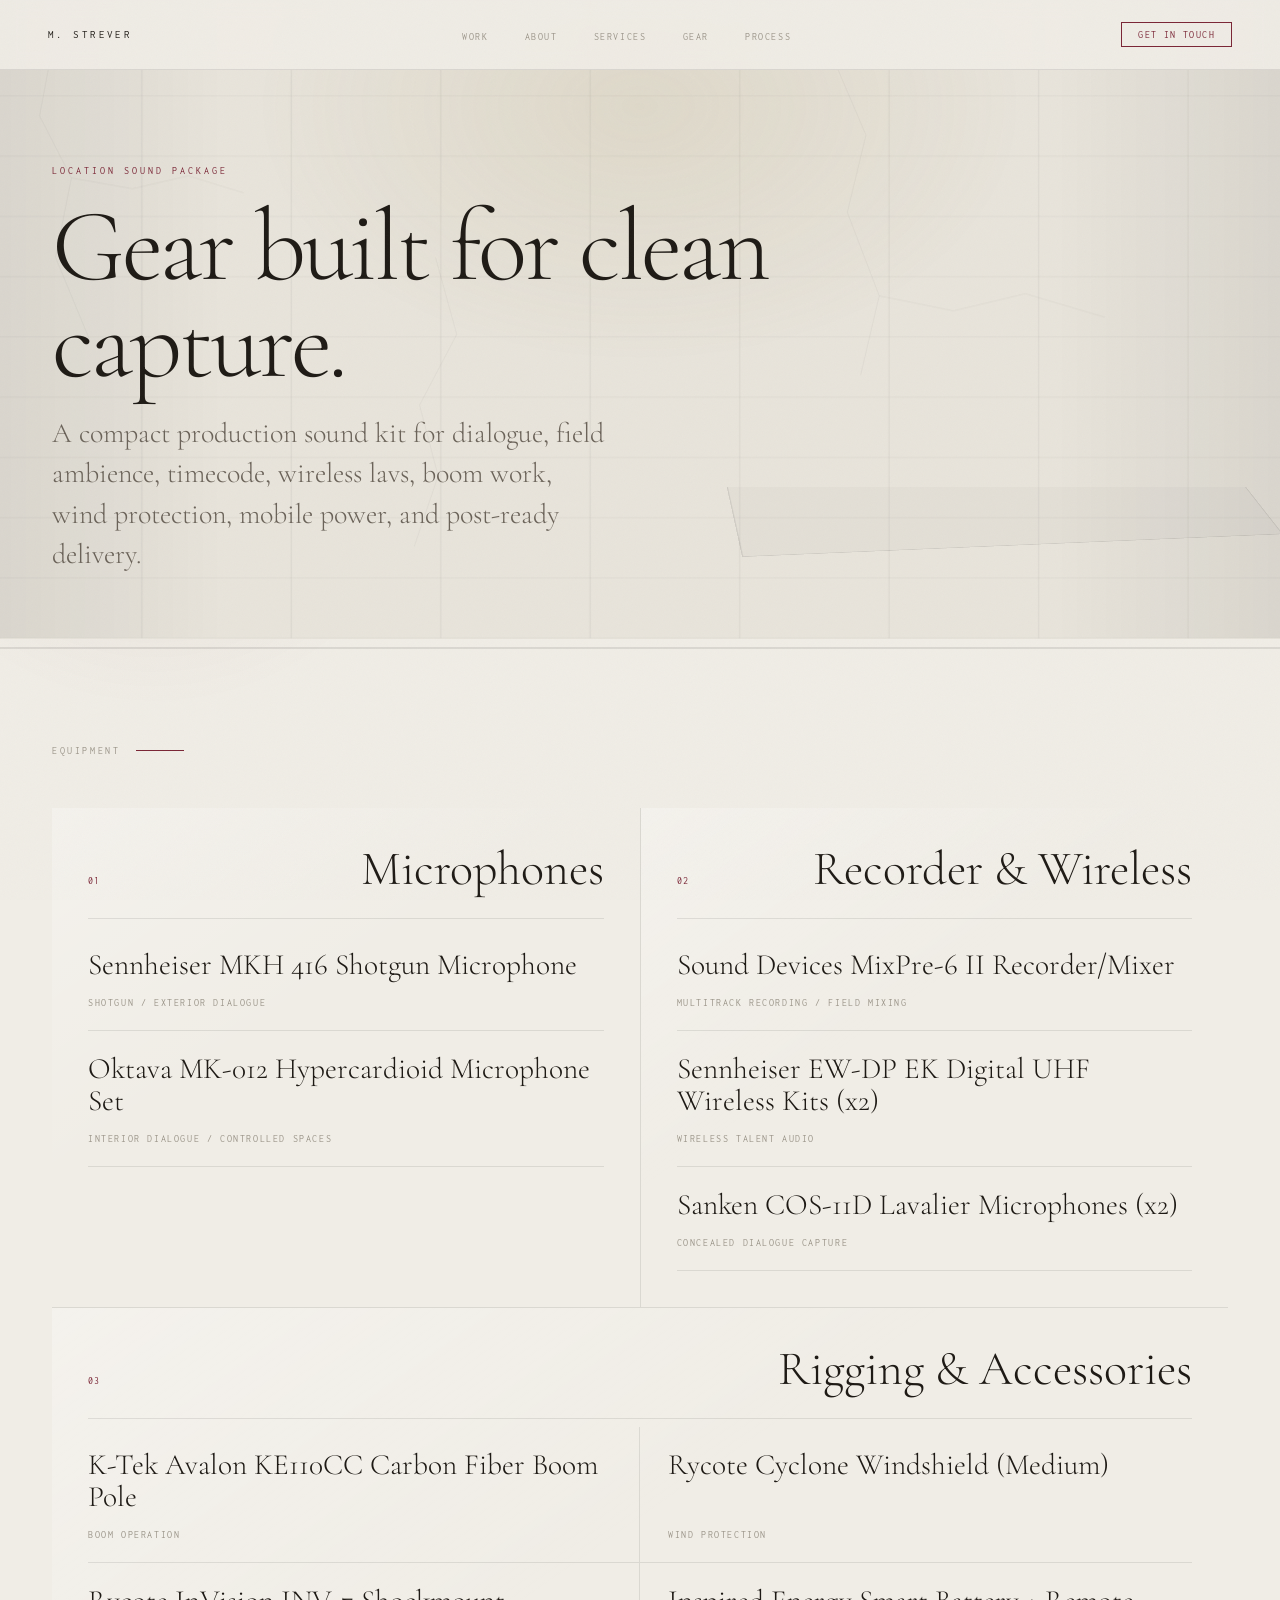
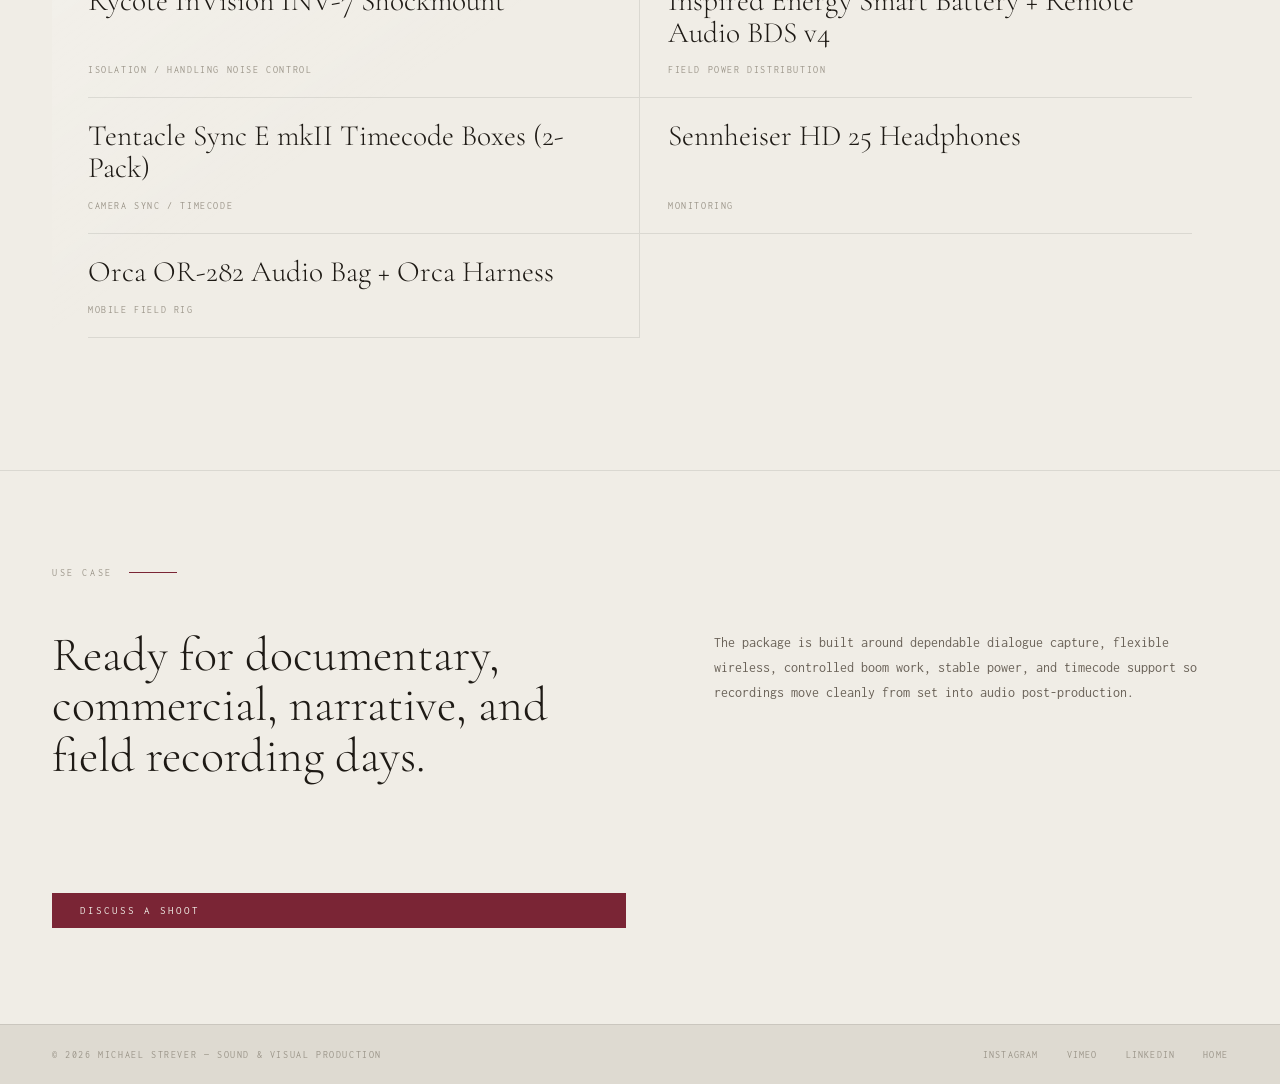
==== gear.html @ d83a60a0 "Add dedicated gear page Co-authored-by: mstrever24 <mstrever24@users.noreply.github.com>" ====
<!doctype html>
<html lang="en">
  <head>
    <meta charset="utf-8">
    <meta name="viewport" content="width=device-width, initial-scale=1">
    <meta
      name="description"
      content="Michael Strever location sound gear package: microphones, recorder, wireless, timecode, boom, wind protection, power, and field accessories."
    >
    <title>Michael Strever &mdash; Gear</title>
    <link rel="preconnect" href="https://fonts.googleapis.com">
    <link rel="preconnect" href="https://fonts.gstatic.com" crossorigin>
    <link
      href="https://fonts.googleapis.com/css2?family=Cormorant+Garamond:ital,wght@0,300;0,400;0,500;0,600;1,300;1,400&family=Inconsolata:wght@300;400;500&display=swap"
      rel="stylesheet"
    >
    <link rel="stylesheet" href="styles.css">
  </head>
  <body>
    <nav class="nav" aria-label="Primary navigation">
      <a class="nav-logo" href="index.html#home">M. Strever</a>
      <ul class="nav-links">
        <li><a href="index.html#work">Work</a></li>
        <li><a href="index.html#about">About</a></li>
        <li><a href="index.html#services">Services</a></li>
        <li><a href="gear.html" aria-current="page">Gear</a></li>
        <li><a href="index.html#process">Process</a></li>
      </ul>
      <a href="index.html#contact" class="nav-contact">Get in touch</a>
    </nav>

    <main class="gear-page">
      <section class="gear-hero">
        <div class="gear-hero__surface" aria-hidden="true">
          <svg class="gear-cracks" viewBox="0 0 1200 520" xmlns="http://www.w3.org/2000/svg" preserveAspectRatio="none">
            <path d="M140 0 L158 52 L148 118 L172 176 L160 250 L186 328" />
            <path d="M172 176 L218 186 L260 174 L302 190" />
            <path d="M760 0 L748 72 L770 136 L756 208 L780 286 L766 360" />
            <path d="M780 286 L836 300 L890 284 L950 306" />
            <path d="M430 520 L448 454 L434 388 L462 322 L446 250" />
          </svg>
        </div>
        <div class="gear-hero__content reveal">
          <p class="hero-eyebrow">Location sound package</p>
          <h1 class="gear-title">Gear built for clean capture.</h1>
          <p class="gear-intro">
            A compact production sound kit for dialogue, field ambience,
            timecode, wireless lavs, boom work, wind protection, mobile power,
            and post-ready delivery.
          </p>
        </div>
      </section>

      <section class="gear-section">
        <div class="section-label">Equipment</div>
        <div class="gear-grid reveal">
          <article class="gear-category">
            <div class="gear-category__header">
              <span>01</span>
              <h2>Microphones</h2>
            </div>
            <ul class="gear-list">
              <li>
                <span>Sennheiser MKH 416 Shotgun Microphone</span>
                <em>Shotgun / exterior dialogue</em>
              </li>
              <li>
                <span>Oktava MK-012 Hypercardioid Microphone Set</span>
                <em>Interior dialogue / controlled spaces</em>
              </li>
            </ul>
          </article>

          <article class="gear-category">
            <div class="gear-category__header">
              <span>02</span>
              <h2>Recorder & Wireless</h2>
            </div>
            <ul class="gear-list">
              <li>
                <span>Sound Devices MixPre-6 II Recorder/Mixer</span>
                <em>Multitrack recording / field mixing</em>
              </li>
              <li>
                <span>Sennheiser EW-DP EK Digital UHF Wireless Kits (x2)</span>
                <em>Wireless talent audio</em>
              </li>
              <li>
                <span>Sanken COS-11D Lavalier Microphones (x2)</span>
                <em>Concealed dialogue capture</em>
              </li>
            </ul>
          </article>

          <article class="gear-category gear-category--wide">
            <div class="gear-category__header">
              <span>03</span>
              <h2>Rigging & Accessories</h2>
            </div>
            <ul class="gear-list gear-list--two-column">
              <li>
                <span>K-Tek Avalon KE110CC Carbon Fiber Boom Pole</span>
                <em>Boom operation</em>
              </li>
              <li>
                <span>Rycote Cyclone Windshield (Medium)</span>
                <em>Wind protection</em>
              </li>
              <li>
                <span>Rycote InVision INV-7 Shockmount</span>
                <em>Isolation / handling noise control</em>
              </li>
              <li>
                <span>Inspired Energy Smart Battery + Remote Audio BDS v4</span>
                <em>Field power distribution</em>
              </li>
              <li>
                <span>Tentacle Sync E mkII Timecode Boxes (2-Pack)</span>
                <em>Camera sync / timecode</em>
              </li>
              <li>
                <span>Sennheiser HD 25 Headphones</span>
                <em>Monitoring</em>
              </li>
              <li>
                <span>Orca OR-282 Audio Bag + Orca Harness</span>
                <em>Mobile field rig</em>
              </li>
            </ul>
          </article>
        </div>
      </section>

      <section class="gear-note">
        <div class="section-label">Use case</div>
        <div class="gear-note__inner reveal">
          <h2>Ready for documentary, commercial, narrative, and field recording days.</h2>
          <p>
            The package is built around dependable dialogue capture, flexible
            wireless, controlled boom work, stable power, and timecode support
            so recordings move cleanly from set into audio post-production.
          </p>
          <a href="index.html#contact" class="gear-link">Discuss a shoot</a>
        </div>
      </section>
    </main>

    <footer>
      <span class="footer-mark">&copy; 2026 Michael Strever &mdash; Sound & Visual Production</span>
      <div class="footer-right">
        <a href="#" aria-label="Instagram profile">Instagram</a>
        <a href="#" aria-label="Vimeo profile">Vimeo</a>
        <a href="#" aria-label="LinkedIn profile">LinkedIn</a>
        <a href="index.html#home">Home</a>
      </div>
    </footer>

    <script src="script.js"></script>
  </body>
</html>
---- styles.css ----
*,
*::before,
*::after {
  box-sizing: border-box;
  margin: 0;
  padding: 0;
}

:root {
  --cream: #f0ede6;
  --cream-mid: #e8e4db;
  --cream-dark: #dedad1;
  --cream-deep: #d4cfc5;
  --wall-left: #cdc8bc;
  --wall-right: #cdc8bc;
  --ink: #1e1a15;
  --ink-mid: #3a342a;
  --ink-light: #6a6258;
  --ink-ghost: #9a9488;
  --maroon: #7a2535;
  --maroon-dim: #5a1c28;
  --border: rgba(0, 0, 0, 0.09);
  --border-soft: rgba(0, 0, 0, 0.05);
  --font-display: "Cormorant Garamond", Georgia, serif;
  --font-mono: "Inconsolata", monospace;
}

html {
  scroll-behavior: smooth;
}

body {
  overflow-x: hidden;
  background: var(--cream);
  color: var(--ink-mid);
  cursor: crosshair;
  font-family: var(--font-mono);
}

body::before {
  content: "";
  position: fixed;
  inset: 0;
  z-index: 9999;
  pointer-events: none;
  opacity: 0.032;
  background-image: url("data:image/svg+xml,%3Csvg viewBox='0 0 256 256' xmlns='http://www.w3.org/2000/svg'%3E%3Cfilter id='noise'%3E%3CfeTurbulence type='fractalNoise' baseFrequency='0.9' numOctaves='4' stitchTiles='stitch'/%3E%3C/filter%3E%3Crect width='100%25' height='100%25' filter='url(%23noise)'/%3E%3C/svg%3E");
  background-size: 200px 200px;
}

::-webkit-scrollbar {
  width: 3px;
}

::-webkit-scrollbar-track {
  background: var(--cream);
}

::-webkit-scrollbar-thumb {
  background: var(--maroon);
}

a {
  color: inherit;
  text-decoration: none;
}

.nav {
  position: fixed;
  top: 0;
  left: 0;
  right: 0;
  z-index: 100;
  display: flex;
  align-items: center;
  justify-content: space-between;
  padding: 22px 48px;
  border-bottom: 0.5px solid var(--border);
  background: rgba(240, 237, 230, 0.92);
  backdrop-filter: blur(8px);
}

.nav-logo {
  color: var(--ink);
  font-size: 11px;
  font-weight: 400;
  letter-spacing: 0.22em;
  text-transform: uppercase;
}

.nav-links {
  display: flex;
  gap: 36px;
  list-style: none;
}

.nav-links a {
  color: var(--ink-ghost);
  font-size: 10px;
  letter-spacing: 0.16em;
  text-transform: uppercase;
  transition: color 0.2s;
}

.nav-links a:hover,
.nav-links a:focus-visible {
  color: var(--maroon);
}

.nav-contact {
  padding: 6px 16px;
  border: 0.5px solid var(--maroon);
  color: var(--maroon);
  font-size: 10px;
  letter-spacing: 0.14em;
  text-transform: uppercase;
  transition:
    background 0.2s,
    color 0.2s;
}

.nav-contact:hover,
.nav-contact:focus-visible {
  background: var(--maroon);
  color: var(--cream);
}

.hero {
  position: relative;
  height: 100vh;
  min-height: 600px;
  overflow: hidden;
  padding-top: 64px;
  perspective: 900px;
  perspective-origin: 50% 40%;
}

.room {
  position: absolute;
  inset: 0;
  transform-style: preserve-3d;
}

.wall-back {
  position: absolute;
  inset: 0;
  background-color: var(--cream-mid);
  background-image:
    repeating-linear-gradient(90deg, rgba(0, 0, 0, 0.055) 0, transparent 1px, transparent 119px, rgba(0, 0, 0, 0.055) 120px),
    repeating-linear-gradient(0deg, rgba(0, 0, 0, 0.055) 0, transparent 1px, transparent 59px, rgba(0, 0, 0, 0.055) 60px);
  transform: translateZ(-280px) scaleX(1.9) scaleY(1.55);
}

.wall-floor {
  position: absolute;
  bottom: 0;
  left: 0;
  width: 100%;
  height: 52%;
  background-color: var(--cream-dark);
  background-image:
    repeating-linear-gradient(90deg, rgba(0, 0, 0, 0.065) 0, transparent 1px, transparent 99px, rgba(0, 0, 0, 0.065) 100px),
    repeating-linear-gradient(0deg, rgba(0, 0, 0, 0.035) 0, transparent 1px, transparent 49px, rgba(0, 0, 0, 0.035) 50px);
  transform: rotateX(60deg);
  transform-origin: bottom center;
}

.wall-ceiling {
  position: absolute;
  top: 0;
  left: 0;
  width: 100%;
  height: 38%;
  background-color: #ede9e1;
  background-image:
    repeating-linear-gradient(90deg, rgba(0, 0, 0, 0.04) 0, transparent 1px, transparent 119px, rgba(0, 0, 0, 0.04) 120px),
    repeating-linear-gradient(0deg, rgba(0, 0, 0, 0.025) 0, transparent 1px, transparent 59px, rgba(0, 0, 0, 0.025) 60px);
  transform: rotateX(-54deg);
  transform-origin: top center;
}

.wall-left,
.wall-right {
  position: absolute;
  top: 0;
  width: 24%;
  height: 100%;
  background-image:
    repeating-linear-gradient(0deg, rgba(0, 0, 0, 0.06) 0, transparent 1px, transparent 59px, rgba(0, 0, 0, 0.06) 60px),
    repeating-linear-gradient(90deg, rgba(0, 0, 0, 0.035) 0, transparent 1px, transparent 39px, rgba(0, 0, 0, 0.035) 40px);
}

.wall-left {
  left: 0;
  background-color: var(--wall-left);
  transform: rotateY(44deg);
  transform-origin: left center;
}

.wall-right {
  right: 0;
  background-color: var(--wall-right);
  transform: rotateY(-44deg);
  transform-origin: right center;
}

.cracks {
  position: absolute;
  inset: 0;
  z-index: 2;
  pointer-events: none;
  transition: transform 0.08s linear;
}

.cracks path {
  fill: none;
  stroke: rgba(0, 0, 0, 0.07);
  stroke-width: 0.8;
}

.cracks .crack-soft {
  stroke: rgba(0, 0, 0, 0.045);
  stroke-width: 0.5;
}

.cracks .crack-hairline {
  opacity: 0.85;
  stroke: rgba(0, 0, 0, 0.04);
  stroke-width: 0.35;
}

.light-beam {
  position: absolute;
  top: 64px;
  left: 50%;
  z-index: 3;
  width: 1px;
  height: 46%;
  background: linear-gradient(to bottom, rgba(160, 140, 80, 0.3), transparent);
  transform: translateX(-50%);
}

.light-pool {
  position: absolute;
  top: 64px;
  left: 50%;
  z-index: 3;
  width: 160px;
  height: 12px;
  background: radial-gradient(ellipse, rgba(160, 140, 80, 0.22) 0%, transparent 70%);
  transform: translateX(-50%);
}

.light-floor {
  position: absolute;
  bottom: 8%;
  left: 50%;
  z-index: 3;
  width: 280px;
  height: 60px;
  background: radial-gradient(ellipse, rgba(160, 140, 80, 0.1) 0%, transparent 70%);
  transform: translateX(-50%);
}

.wall-label {
  position: absolute;
  top: 50%;
  z-index: 5;
  color: rgba(60, 52, 40, 0.35);
  font-size: 9px;
  letter-spacing: 0.26em;
  text-transform: uppercase;
  writing-mode: vertical-rl;
}

.wall-label-left {
  left: 16px;
  transform: translateY(-50%) rotateY(44deg);
  transform-origin: left center;
}

.wall-label-right {
  right: 16px;
  transform: translateY(-50%) rotateY(-44deg);
  transform-origin: right center;
  writing-mode: vertical-lr;
}

.floor-stamp {
  position: absolute;
  z-index: 6;
  display: flex;
  flex-direction: column;
  gap: 3px;
  padding: 10px 16px;
  border: 0.5px solid var(--border);
}

.floor-stamp-left {
  bottom: 72px;
  left: 52px;
  transform: rotateX(10deg);
  transform-origin: bottom left;
}

.floor-stamp-right {
  right: 52px;
  bottom: 72px;
  text-align: right;
  transform: rotateX(10deg);
  transform-origin: bottom right;
}

.stamp-label {
  color: var(--ink-ghost);
  font-size: 9px;
  letter-spacing: 0.2em;
  text-transform: uppercase;
}

.stamp-val {
  margin-top: 3px;
  color: var(--ink);
  font-family: var(--font-display);
  font-size: 20px;
  font-weight: 400;
}

.stamp-val--maroon {
  color: var(--maroon);
}

.hero-content {
  position: absolute;
  inset: 0;
  z-index: 10;
  display: flex;
  flex-direction: column;
  align-items: center;
  justify-content: center;
  padding: 64px 48px 80px;
  text-align: center;
}

.hero-eyebrow {
  margin-bottom: 22px;
  color: var(--maroon);
  font-size: 10px;
  letter-spacing: 0.3em;
  text-transform: uppercase;
  opacity: 0;
  animation: fadeUp 0.9s 0.3s forwards;
}

.hero-name {
  color: var(--ink);
  font-family: var(--font-display);
  font-size: clamp(60px, 9vw, 110px);
  font-weight: 300;
  letter-spacing: -0.02em;
  line-height: 0.95;
  text-shadow:
    0 2px 0 rgba(255, 255, 255, 0.5),
    0 6px 24px rgba(0, 0, 0, 0.12);
  opacity: 0;
  animation: fadeUp 1s 0.55s forwards;
}

.hero-rule {
  width: 44px;
  height: 1px;
  margin: 24px auto;
  background: var(--maroon);
  opacity: 0;
  animation: fadeIn 0.8s 0.9s forwards;
}

.hero-tagline {
  max-width: 440px;
  color: var(--ink-light);
  font-size: 12px;
  letter-spacing: 0.03em;
  line-height: 1.85;
  opacity: 0;
  animation: fadeUp 0.9s 1s forwards;
}

.hero-bottom {
  position: absolute;
  right: 0;
  bottom: 0;
  left: 0;
  z-index: 10;
  display: flex;
  align-items: center;
  justify-content: space-between;
  padding: 18px 52px;
  border-top: 0.5px solid var(--border);
}

.hero-services {
  display: flex;
  gap: 36px;
}

.svc-item {
  display: flex;
  flex-direction: column;
  gap: 3px;
}

.svc-num {
  color: var(--maroon);
  font-size: 9px;
  letter-spacing: 0.14em;
}

.svc-name {
  color: var(--ink-ghost);
  font-size: 10px;
  letter-spacing: 0.1em;
  text-transform: uppercase;
}

.scroll-hint {
  color: var(--ink-ghost);
  font-size: 9px;
  letter-spacing: 0.18em;
  text-transform: uppercase;
  animation: blink 2.4s infinite;
}

section {
  padding: 96px 52px;
  border-top: 0.5px solid var(--border);
}

.section-label {
  display: flex;
  align-items: center;
  gap: 16px;
  margin-bottom: 52px;
  color: var(--ink-ghost);
  font-size: 10px;
  letter-spacing: 0.26em;
  text-transform: uppercase;
}

.section-label::after {
  content: "";
  flex: 1;
  max-width: 48px;
  height: 0.5px;
  background: var(--maroon);
}

.about-grid {
  display: grid;
  grid-template-columns: minmax(0, 820px);
  align-items: start;
}

.about-body {
  color: var(--ink-light);
  font-family: var(--font-display);
  font-size: 18px;
  font-weight: 300;
  letter-spacing: 0.01em;
  line-height: 1.9;
}

.about-body p + p {
  margin-top: 1.4rem;
}

.about-body em {
  color: var(--ink-mid);
  font-style: italic;
}

.services-grid {
  display: grid;
  grid-template-columns: repeat(3, 1fr);
  border-top: 0.5px solid var(--border);
  border-left: 0.5px solid var(--border);
}

.service-card {
  padding: 36px 28px;
  border-right: 0.5px solid var(--border);
  border-bottom: 0.5px solid var(--border);
  transition: background 0.3s;
}

.service-card:hover {
  background: rgba(0, 0, 0, 0.02);
}

.service-card:hover .service-title {
  color: var(--maroon);
}

.service-num {
  margin-bottom: 16px;
  color: var(--maroon);
  font-size: 10px;
  letter-spacing: 0.14em;
}

.service-title {
  margin-bottom: 12px;
  color: var(--ink);
  font-family: var(--font-display);
  font-size: 22px;
  font-weight: 400;
  transition: color 0.2s;
}

.service-desc {
  color: var(--ink-light);
  font-size: 12px;
  line-height: 1.75;
}

.work-grid {
  display: grid;
  grid-template-columns: repeat(2, 1fr);
  gap: 1px;
  background: var(--border);
}

.work-item {
  position: relative;
  overflow: hidden;
  padding: 40px 36px;
  background: var(--cream);
  cursor: pointer;
  transition: background 0.3s;
}

.work-item:hover {
  background: #ece8e0;
}

.work-item::after {
  content: "\2197";
  position: absolute;
  top: 32px;
  right: 32px;
  color: var(--maroon);
  font-size: 14px;
  opacity: 0;
  transform: translate(-4px, 4px);
  transition:
    opacity 0.2s,
    transform 0.2s;
}

.work-item:hover::after {
  opacity: 1;
  transform: translate(0, 0);
}

.work-tag {
  margin-bottom: 12px;
  color: var(--maroon);
  font-size: 10px;
  letter-spacing: 0.18em;
  text-transform: uppercase;
}

.work-title {
  margin-bottom: 8px;
  color: var(--ink);
  font-family: var(--font-display);
  font-size: 28px;
  font-weight: 400;
}

.work-client {
  margin-bottom: 20px;
  color: var(--ink-ghost);
  font-size: 11px;
  letter-spacing: 0.06em;
}

.work-media {
  margin: 0 0 24px;
}

.media-frame {
  position: relative;
  display: grid;
  min-height: 168px;
  overflow: hidden;
  place-items: center;
  border: 0.5px solid var(--border);
  background:
    linear-gradient(135deg, rgba(122, 37, 53, 0.08), transparent 34%),
    repeating-linear-gradient(90deg, rgba(0, 0, 0, 0.035) 0, transparent 1px, transparent 39px, rgba(0, 0, 0, 0.035) 40px),
    repeating-linear-gradient(0deg, rgba(0, 0, 0, 0.025) 0, transparent 1px, transparent 39px, rgba(0, 0, 0, 0.025) 40px),
    var(--cream-mid);
}

.media-frame::before,
.media-frame::after {
  content: "";
  position: absolute;
  pointer-events: none;
}

.media-frame::before {
  inset: 12px;
  border: 0.5px solid rgba(0, 0, 0, 0.06);
}

.media-frame::after {
  top: 0;
  bottom: 0;
  left: 50%;
  width: 1px;
  background: linear-gradient(to bottom, transparent, rgba(122, 37, 53, 0.22), transparent);
  transform: translateX(-50%);
}

.media-frame--audio {
  min-height: 132px;
}

.media-placeholder {
  position: relative;
  z-index: 2;
  display: flex;
  flex-direction: column;
  align-items: center;
  gap: 8px;
  max-width: 72%;
  padding: 30px 18px;
  text-align: center;
}

.media-kicker {
  color: var(--maroon);
  font-size: 10px;
  letter-spacing: 0.22em;
  text-transform: uppercase;
}

.media-title {
  color: var(--ink);
  font-family: var(--font-display);
  font-size: 24px;
  font-weight: 300;
  line-height: 1.1;
}

.media-note {
  color: var(--ink-ghost);
  font-size: 11px;
  letter-spacing: 0.05em;
  line-height: 1.5;
}

.media-player {
  position: relative;
  z-index: 2;
  display: block;
  width: 100%;
}

video.media-player {
  aspect-ratio: 16 / 9;
  height: auto;
  background: var(--ink);
  object-fit: cover;
}

audio.media-player {
  width: calc(100% - 36px);
  margin: 48px 18px;
  accent-color: var(--maroon);
}

.work-bar {
  position: relative;
  height: 1px;
  background: var(--border);
}

.work-bar-fill {
  position: absolute;
  top: 0;
  left: 0;
  height: 100%;
  background: var(--maroon);
  transition: width 1.2s ease;
}

.work-year {
  margin-top: 10px;
  color: var(--ink-ghost);
  font-size: 10px;
  letter-spacing: 0.1em;
}

.process-list {
  display: flex;
  flex-direction: column;
}

.process-item {
  display: grid;
  grid-template-columns: 80px 1fr 1fr;
  gap: 40px;
  align-items: start;
  padding: 36px 0;
  border-bottom: 0.5px solid var(--border);
}

.process-item:first-child {
  border-top: 0.5px solid var(--border);
}

.process-num {
  color: var(--cream-deep);
  font-family: var(--font-display);
  font-size: 36px;
  font-weight: 300;
}

.process-title {
  color: var(--ink);
  font-family: var(--font-display);
  font-size: 22px;
  font-weight: 400;
}

.process-desc {
  color: var(--ink-light);
  font-size: 12px;
  line-height: 1.8;
}

.contact-inner {
  display: grid;
  grid-template-columns: 1fr 1fr;
  gap: 80px;
  align-items: start;
}

.contact-heading {
  color: var(--ink);
  font-family: var(--font-display);
  font-size: clamp(36px, 5vw, 64px);
  font-weight: 300;
  line-height: 1.05;
}

.contact-heading em {
  color: var(--maroon);
  font-style: italic;
}

.contact-info {
  display: flex;
  flex-direction: column;
  gap: 10px;
  margin-top: 40px;
}

.contact-info a,
.contact-info span {
  color: var(--ink-light);
  font-size: 12px;
  letter-spacing: 0.04em;
}

.contact-info a:hover,
.contact-info a:focus-visible {
  color: var(--maroon);
}

.contact-right {
  display: flex;
  flex-direction: column;
  gap: 20px;
  padding-top: 8px;
}

.contact-field {
  display: flex;
  flex-direction: column;
  gap: 8px;
}

.contact-field span {
  color: var(--ink-ghost);
  font-size: 10px;
  letter-spacing: 0.18em;
  text-transform: uppercase;
}

.contact-field input,
.contact-field textarea {
  width: 100%;
  padding: 10px 0;
  border: none;
  border-bottom: 0.5px solid var(--border);
  outline: none;
  background: transparent;
  color: var(--ink);
  font-family: var(--font-mono);
  font-size: 13px;
  resize: none;
  transition: border-color 0.2s;
}

.contact-field input:focus,
.contact-field textarea:focus {
  border-color: var(--maroon);
}

.contact-submit {
  align-self: flex-start;
  margin-top: 8px;
  padding: 12px 32px;
  border: none;
  background: var(--maroon);
  color: var(--cream);
  cursor: crosshair;
  font-family: var(--font-mono);
  font-size: 11px;
  letter-spacing: 0.18em;
  text-transform: uppercase;
  transition: background 0.2s;
}

.contact-submit:hover,
.contact-submit:focus-visible {
  background: var(--maroon-dim);
}

footer {
  display: flex;
  align-items: center;
  justify-content: space-between;
  padding: 24px 52px;
  border-top: 0.5px solid var(--border);
  background: var(--cream-dark);
}

.footer-mark {
  color: var(--ink-ghost);
  font-size: 10px;
  letter-spacing: 0.16em;
  text-transform: uppercase;
}

.footer-right {
  display: flex;
  gap: 28px;
}

.footer-right a {
  color: var(--ink-ghost);
  font-size: 10px;
  letter-spacing: 0.12em;
  text-transform: uppercase;
}

.footer-right a:hover,
.footer-right a:focus-visible {
  color: var(--maroon);
}

.reveal {
  opacity: 0;
  transform: translateY(24px);
  transition:
    opacity 0.8s ease,
    transform 0.8s ease;
}

.reveal.visible {
  opacity: 1;
  transform: translateY(0);
}

.gear-page {
  background:
    radial-gradient(circle at 12% 16%, rgba(122, 37, 53, 0.08), transparent 18rem),
    var(--cream);
}

.gear-hero {
  position: relative;
  min-height: 72vh;
  overflow: hidden;
  display: grid;
  align-items: end;
  padding: 120px 52px 72px;
  border-bottom: 0.5px solid var(--border);
  perspective: 900px;
  perspective-origin: 50% 42%;
}

.gear-hero__surface {
  position: absolute;
  inset: 0;
  background-color: var(--cream-mid);
  background-image:
    repeating-linear-gradient(90deg, rgba(0, 0, 0, 0.052) 0, transparent 1px, transparent 119px, rgba(0, 0, 0, 0.052) 120px),
    repeating-linear-gradient(0deg, rgba(0, 0, 0, 0.038) 0, transparent 1px, transparent 59px, rgba(0, 0, 0, 0.038) 60px);
  transform: translateZ(-220px) scaleX(1.55) scaleY(1.25);
  transform-style: preserve-3d;
}

.gear-hero__surface::before,
.gear-hero__surface::after {
  content: "";
  position: absolute;
  pointer-events: none;
}

.gear-hero__surface::before {
  inset: 0;
  background:
    radial-gradient(ellipse at 50% 18%, rgba(160, 140, 80, 0.12), transparent 34%),
    linear-gradient(90deg, rgba(0, 0, 0, 0.1), transparent 24%, transparent 76%, rgba(0, 0, 0, 0.1));
}

.gear-hero__surface::after {
  right: 12%;
  bottom: 11%;
  width: 26rem;
  height: 10rem;
  border: 0.5px solid var(--border);
  background: rgba(0, 0, 0, 0.018);
  transform: rotateX(58deg) rotateZ(-4deg);
}

.gear-cracks {
  position: absolute;
  inset: 0;
  pointer-events: none;
}

.gear-cracks path {
  fill: none;
  stroke: rgba(0, 0, 0, 0.06);
  stroke-width: 0.65;
}

.gear-hero__content {
  position: relative;
  z-index: 2;
  max-width: 760px;
}

.gear-title {
  margin-bottom: 20px;
  color: var(--ink);
  font-family: var(--font-display);
  font-size: clamp(56px, 8vw, 104px);
  font-weight: 300;
  letter-spacing: -0.03em;
  line-height: 0.95;
}

.gear-intro {
  max-width: 560px;
  color: var(--ink-light);
  font-family: var(--font-display);
  font-size: clamp(19px, 2.2vw, 28px);
  font-weight: 300;
  line-height: 1.45;
}

.gear-section,
.gear-note {
  padding: 96px 52px;
  border-top: 0.5px solid var(--border);
}

.gear-grid {
  display: grid;
  grid-template-columns: repeat(2, minmax(0, 1fr));
  gap: 1px;
  background: var(--border);
}

.gear-category {
  min-height: 100%;
  padding: 36px;
  background:
    linear-gradient(145deg, rgba(255, 255, 255, 0.28), transparent 42%),
    var(--cream);
}

.gear-category--wide {
  grid-column: 1 / -1;
}

.gear-category__header {
  display: flex;
  align-items: baseline;
  justify-content: space-between;
  gap: 24px;
  padding-bottom: 24px;
  border-bottom: 0.5px solid var(--border);
}

.gear-category__header span {
  color: var(--maroon);
  font-size: 10px;
  letter-spacing: 0.14em;
}

.gear-category__header h2,
.gear-note__inner h2 {
  color: var(--ink);
  font-family: var(--font-display);
  font-size: clamp(28px, 4vw, 48px);
  font-weight: 300;
  line-height: 1.05;
}

.gear-list {
  display: grid;
  gap: 0;
  margin-top: 8px;
  list-style: none;
}

.gear-list--two-column {
  grid-template-columns: repeat(2, minmax(0, 1fr));
}

.gear-list li {
  display: flex;
  min-height: 104px;
  flex-direction: column;
  justify-content: space-between;
  gap: 16px;
  padding: 22px 0;
  border-bottom: 0.5px solid var(--border);
}

.gear-list--two-column li:nth-child(odd) {
  padding-right: 28px;
  border-right: 0.5px solid var(--border);
}

.gear-list--two-column li:nth-child(even) {
  padding-left: 28px;
}

.gear-list span {
  color: var(--ink);
  font-family: var(--font-display);
  font-size: clamp(21px, 2.3vw, 30px);
  font-weight: 300;
  line-height: 1.08;
}

.gear-list em {
  color: var(--ink-ghost);
  font-size: 10px;
  font-style: normal;
  letter-spacing: 0.16em;
  text-transform: uppercase;
}

.gear-note__inner {
  display: grid;
  grid-template-columns: minmax(0, 0.95fr) minmax(20rem, 0.85fr);
  gap: clamp(32px, 7vw, 88px);
  align-items: start;
}

.gear-note__inner p {
  color: var(--ink-light);
  font-size: 14px;
  line-height: 1.8;
}

.gear-link {
  display: inline-flex;
  margin-top: 24px;
  padding: 12px 28px;
  background: var(--maroon);
  color: var(--cream);
  font-size: 11px;
  letter-spacing: 0.18em;
  text-transform: uppercase;
}

@keyframes fadeUp {
  from {
    opacity: 0;
    transform: translateY(18px);
  }

  to {
    opacity: 1;
    transform: translateY(0);
  }
}

@keyframes fadeIn {
  from {
    opacity: 0;
  }

  to {
    opacity: 1;
  }
}

@keyframes blink {
  0%,
  100% {
    opacity: 0.4;
  }

  50% {
    opacity: 1;
  }
}

@media (max-width: 768px) {
  .nav {
    padding: 18px 24px;
  }

  .nav-links {
    display: none;
  }

  section {
    padding: 64px 24px;
  }

  .about-grid,
  .contact-inner {
    grid-template-columns: 1fr;
    gap: 40px;
  }

  .services-grid,
  .work-grid,
  .gear-grid,
  .gear-list--two-column,
  .gear-note__inner {
    grid-template-columns: 1fr;
  }

  .gear-hero,
  .gear-section,
  .gear-note {
    padding: 64px 24px;
  }

  .gear-category {
    padding: 28px 24px;
  }

  .gear-list--two-column li:nth-child(odd),
  .gear-list--two-column li:nth-child(even) {
    padding-right: 0;
    padding-left: 0;
    border-right: none;
  }

  .process-item {
    grid-template-columns: 48px 1fr;
  }

  .process-desc {
    display: none;
  }

  .hero-services,
  .floor-stamp-left,
  .floor-stamp-right {
    display: none;
  }

  .hero-bottom {
    padding: 14px 24px;
  }

  footer {
    flex-direction: column;
    gap: 12px;
    text-align: center;
  }
}

@media (prefers-reduced-motion: reduce) {
  html {
    scroll-behavior: auto;
  }

  *,
  *::before,
  *::after {
    transition-duration: 0.01ms !important;
    animation-duration: 0.01ms !important;
    animation-iteration-count: 1 !important;
  }
}
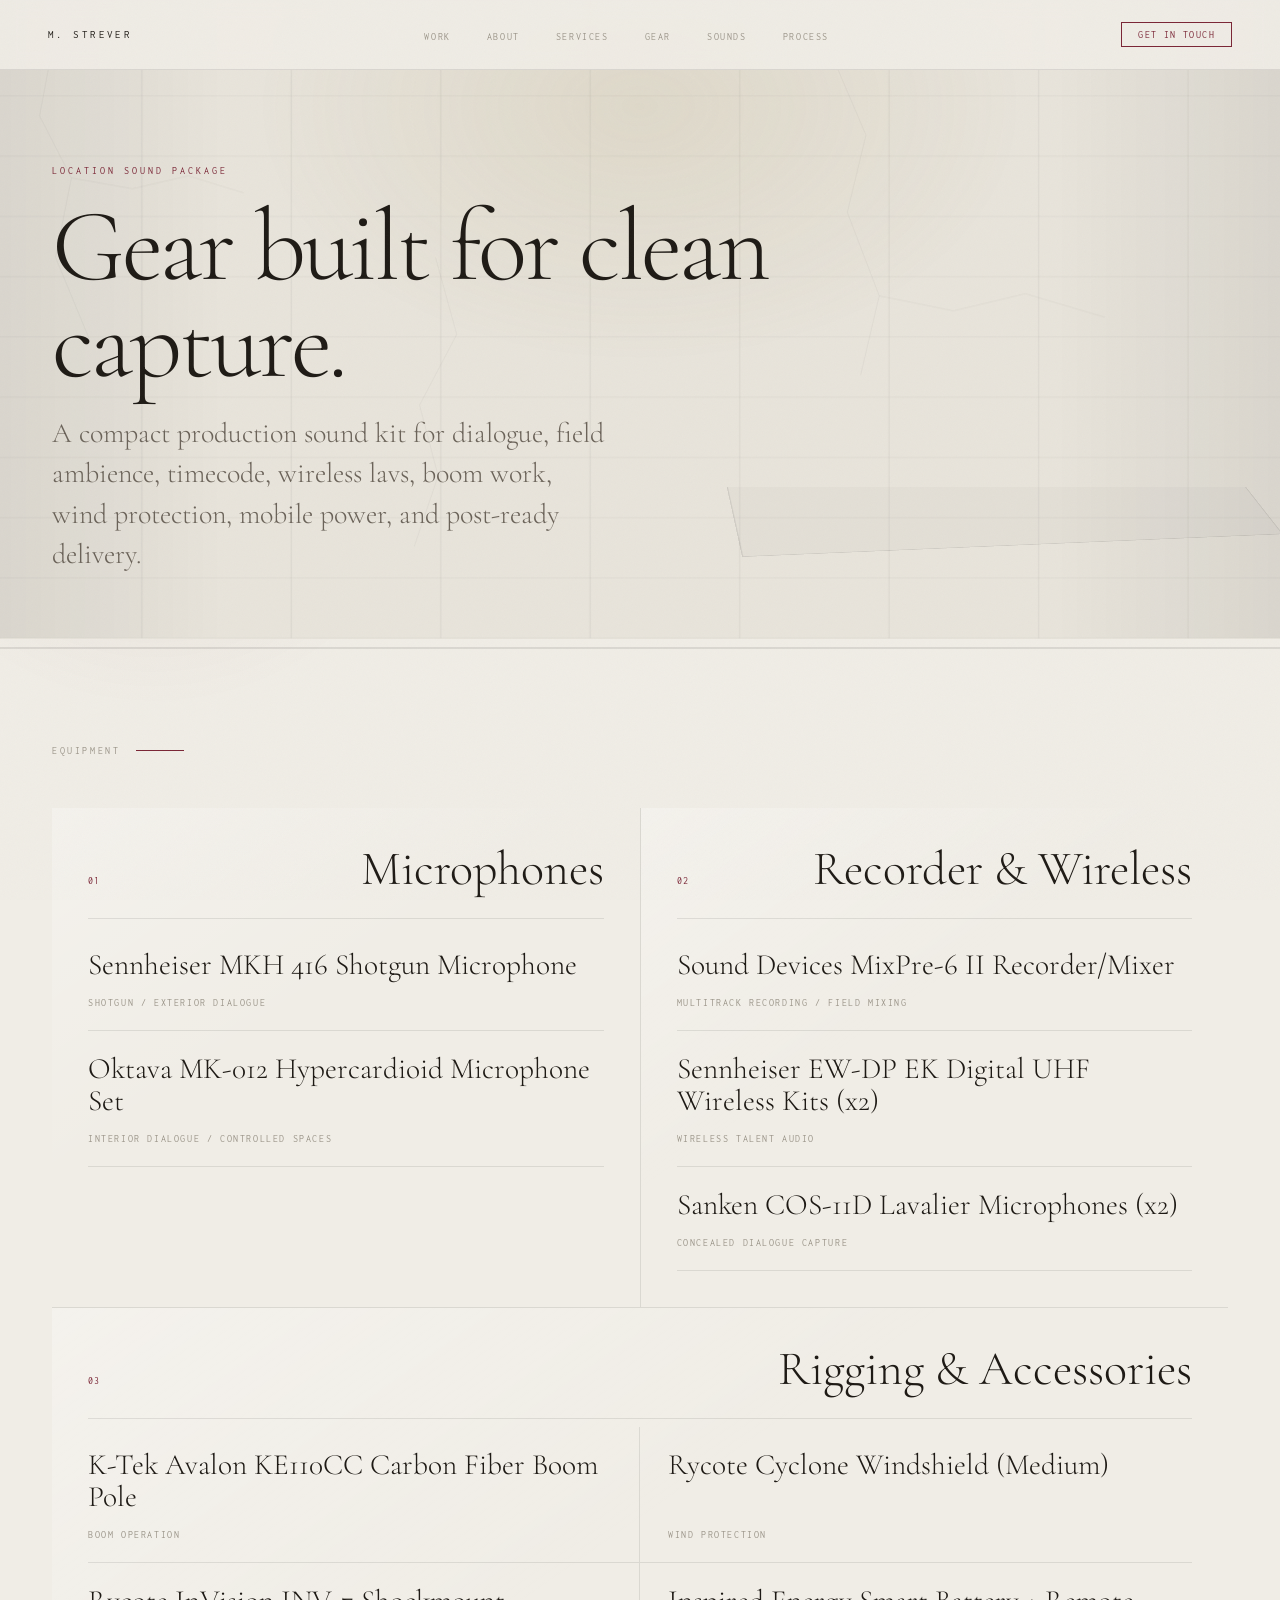
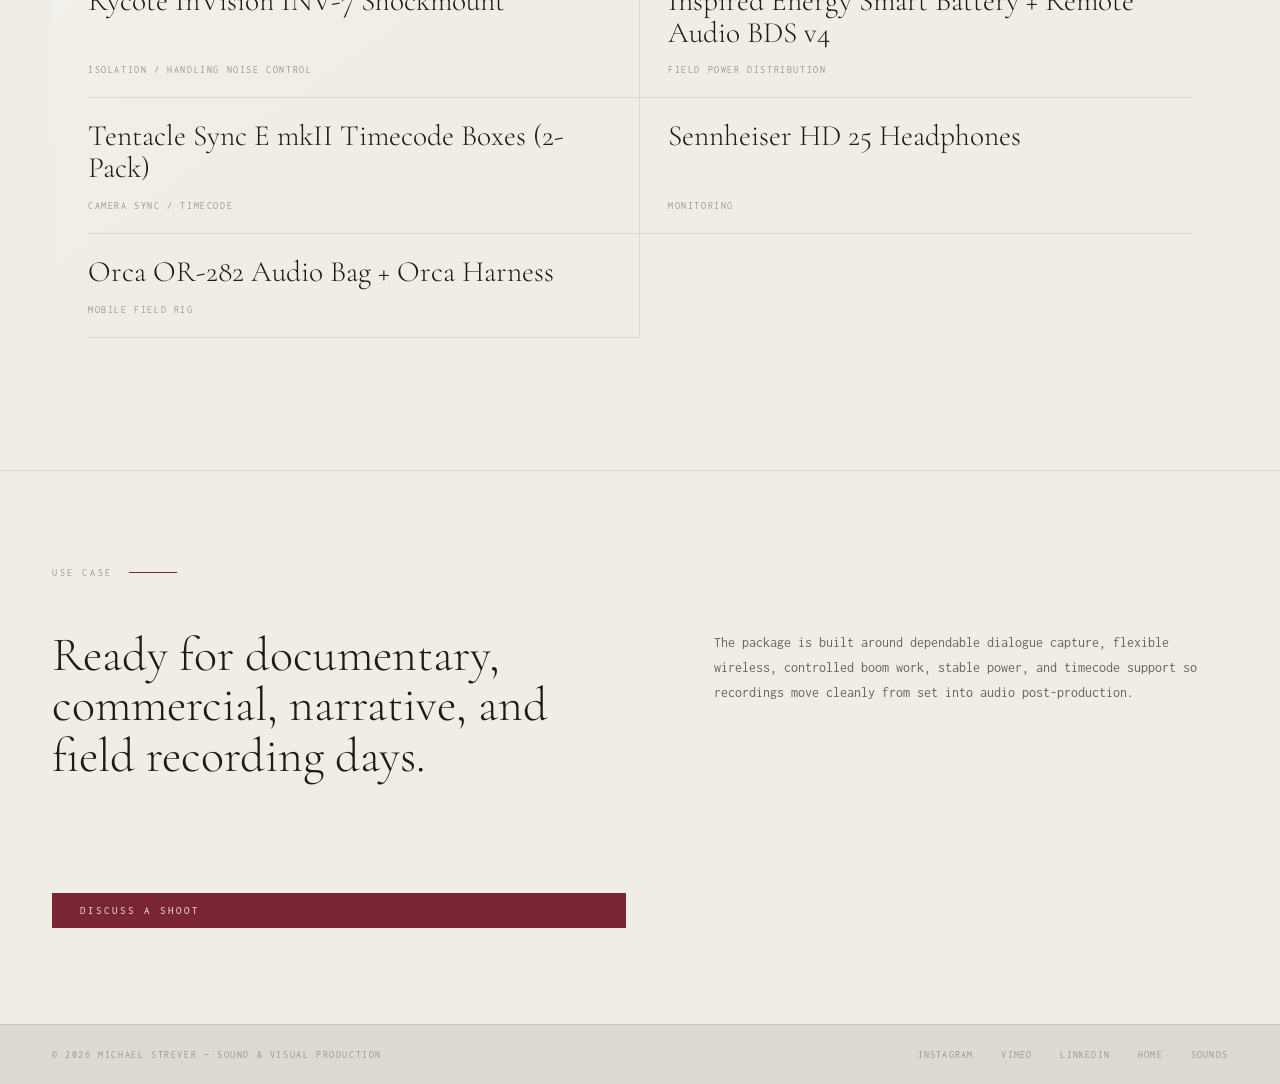
==== commit 3f15724f: "Add location sounds page Co-authored-by: mstrever24 <mstrever24@users.noreply.github.com>" ====
--- a/gear.html
+++ b/gear.html
@@ -24,6 +24,7 @@
         <li><a href="index.html#about">About</a></li>
         <li><a href="index.html#services">Services</a></li>
         <li><a href="gear.html" aria-current="page">Gear</a></li>
+        <li><a href="location-sounds.html">Sounds</a></li>
         <li><a href="index.html#process">Process</a></li>
       </ul>
       <a href="index.html#contact" class="nav-contact">Get in touch</a>
@@ -152,6 +153,7 @@
         <a href="#" aria-label="Vimeo profile">Vimeo</a>
         <a href="#" aria-label="LinkedIn profile">LinkedIn</a>
         <a href="index.html#home">Home</a>
+        <a href="location-sounds.html">Sounds</a>
       </div>
     </footer>
 
--- a/styles.css
+++ b/styles.css
@@ -1095,6 +1095,239 @@
   text-transform: uppercase;
 }
 
+.locations-page {
+  background:
+    radial-gradient(circle at 84% 12%, rgba(122, 37, 53, 0.09), transparent 18rem),
+    linear-gradient(180deg, var(--cream), var(--cream-dark));
+}
+
+.locations-hero {
+  position: relative;
+  min-height: 78vh;
+  overflow: hidden;
+  display: grid;
+  align-items: center;
+  padding: 120px 52px 72px;
+  border-bottom: 0.5px solid var(--border);
+}
+
+.locations-hero__field {
+  position: absolute;
+  inset: 0;
+  overflow: hidden;
+  background:
+    linear-gradient(90deg, rgba(0, 0, 0, 0.1), transparent 24%, transparent 76%, rgba(0, 0, 0, 0.08)),
+    radial-gradient(circle at 50% 52%, rgba(122, 37, 53, 0.08), transparent 21rem),
+    var(--cream-mid);
+}
+
+.locations-hero__field::before,
+.locations-hero__field::after {
+  content: "";
+  position: absolute;
+  pointer-events: none;
+}
+
+.locations-hero__field::before {
+  inset: 8%;
+  border: 0.5px solid var(--border);
+  background-image:
+    repeating-linear-gradient(90deg, rgba(0, 0, 0, 0.045) 0, transparent 1px, transparent 79px, rgba(0, 0, 0, 0.045) 80px),
+    repeating-linear-gradient(0deg, rgba(0, 0, 0, 0.028) 0, transparent 1px, transparent 39px, rgba(0, 0, 0, 0.028) 40px);
+}
+
+.locations-hero__field::after {
+  left: 50%;
+  top: 50%;
+  width: min(58vw, 620px);
+  height: min(58vw, 620px);
+  border: 0.5px solid rgba(122, 37, 53, 0.18);
+  border-radius: 50%;
+  transform: translate(-50%, -50%);
+}
+
+.field-line {
+  position: absolute;
+  left: 8%;
+  right: 8%;
+  height: 1px;
+  background: linear-gradient(90deg, transparent, rgba(122, 37, 53, 0.22), transparent);
+}
+
+.field-line--one {
+  top: 36%;
+  transform: rotate(-4deg);
+}
+
+.field-line--two {
+  top: 50%;
+  transform: rotate(2deg);
+}
+
+.field-line--three {
+  top: 64%;
+  transform: rotate(-1deg);
+}
+
+.field-pulse {
+  position: absolute;
+  width: 12rem;
+  height: 12rem;
+  border: 0.5px solid rgba(122, 37, 53, 0.18);
+  border-radius: 50%;
+}
+
+.field-pulse::after {
+  content: "";
+  position: absolute;
+  inset: 28%;
+  border: 0.5px solid rgba(0, 0, 0, 0.08);
+  border-radius: 50%;
+}
+
+.field-pulse--one {
+  left: 14%;
+  bottom: 14%;
+}
+
+.field-pulse--two {
+  right: 15%;
+  top: 18%;
+  width: 8rem;
+  height: 8rem;
+}
+
+.locations-hero__content {
+  position: relative;
+  z-index: 2;
+  max-width: 820px;
+}
+
+.locations-title {
+  margin-bottom: 20px;
+  color: var(--ink);
+  font-family: var(--font-display);
+  font-size: clamp(56px, 8.6vw, 116px);
+  font-weight: 300;
+  letter-spacing: -0.035em;
+  line-height: 0.94;
+}
+
+.locations-intro {
+  max-width: 570px;
+  color: var(--ink-light);
+  font-family: var(--font-display);
+  font-size: clamp(19px, 2.2vw, 28px);
+  font-weight: 300;
+  line-height: 1.45;
+}
+
+.locations-section,
+.locations-note {
+  padding: 96px 52px;
+  border-top: 0.5px solid var(--border);
+}
+
+.sound-grid {
+  display: grid;
+  grid-template-columns: repeat(2, minmax(0, 1fr));
+  gap: 1px;
+  background: var(--border);
+}
+
+.sound-card {
+  position: relative;
+  min-height: 32rem;
+  padding: 34px;
+  overflow: hidden;
+  background:
+    linear-gradient(145deg, rgba(255, 255, 255, 0.28), transparent 42%),
+    var(--cream);
+}
+
+.sound-card::before {
+  content: "";
+  position: absolute;
+  top: 22px;
+  right: 22px;
+  width: 92px;
+  height: 92px;
+  border: 0.5px solid rgba(122, 37, 53, 0.18);
+  border-radius: 50%;
+}
+
+.sound-card__meta {
+  display: flex;
+  align-items: baseline;
+  justify-content: space-between;
+  gap: 20px;
+  margin-bottom: 44px;
+  color: var(--ink-ghost);
+}
+
+.sound-card__meta span {
+  color: var(--maroon);
+  font-size: 10px;
+  letter-spacing: 0.14em;
+}
+
+.sound-card__meta em {
+  font-size: 10px;
+  font-style: normal;
+  letter-spacing: 0.16em;
+  text-align: right;
+  text-transform: uppercase;
+}
+
+.sound-card h2,
+.locations-note__inner h2 {
+  color: var(--ink);
+  font-family: var(--font-display);
+  font-size: clamp(30px, 4vw, 52px);
+  font-weight: 300;
+  letter-spacing: -0.025em;
+  line-height: 0.98;
+}
+
+.sound-card p {
+  max-width: 500px;
+  margin: 18px 0 26px;
+  color: var(--ink-light);
+  font-size: 13px;
+  line-height: 1.8;
+}
+
+.location-media .media-frame {
+  min-height: 150px;
+  background:
+    radial-gradient(circle at 18% 70%, rgba(122, 37, 53, 0.11), transparent 7rem),
+    repeating-linear-gradient(90deg, rgba(0, 0, 0, 0.048) 0, transparent 1px, transparent 28px, rgba(0, 0, 0, 0.048) 29px),
+    var(--cream-mid);
+}
+
+.location-media .media-frame::after {
+  left: 0;
+  right: 0;
+  top: 50%;
+  width: auto;
+  height: 1px;
+  background: linear-gradient(90deg, transparent, rgba(122, 37, 53, 0.32), transparent);
+  transform: translateY(-50%);
+}
+
+.locations-note__inner {
+  display: grid;
+  grid-template-columns: minmax(0, 0.95fr) minmax(20rem, 0.85fr);
+  gap: clamp(32px, 7vw, 88px);
+  align-items: start;
+}
+
+.locations-note__inner p {
+  color: var(--ink-light);
+  font-size: 14px;
+  line-height: 1.8;
+}
+
 @keyframes fadeUp {
   from {
     opacity: 0;
@@ -1151,17 +1384,23 @@
   .work-grid,
   .gear-grid,
   .gear-list--two-column,
-  .gear-note__inner {
+  .gear-note__inner,
+  .sound-grid,
+  .locations-note__inner {
     grid-template-columns: 1fr;
   }
 
   .gear-hero,
   .gear-section,
-  .gear-note {
+  .gear-note,
+  .locations-hero,
+  .locations-section,
+  .locations-note {
     padding: 64px 24px;
   }
 
-  .gear-category {
+  .gear-category,
+  .sound-card {
     padding: 28px 24px;
   }
 
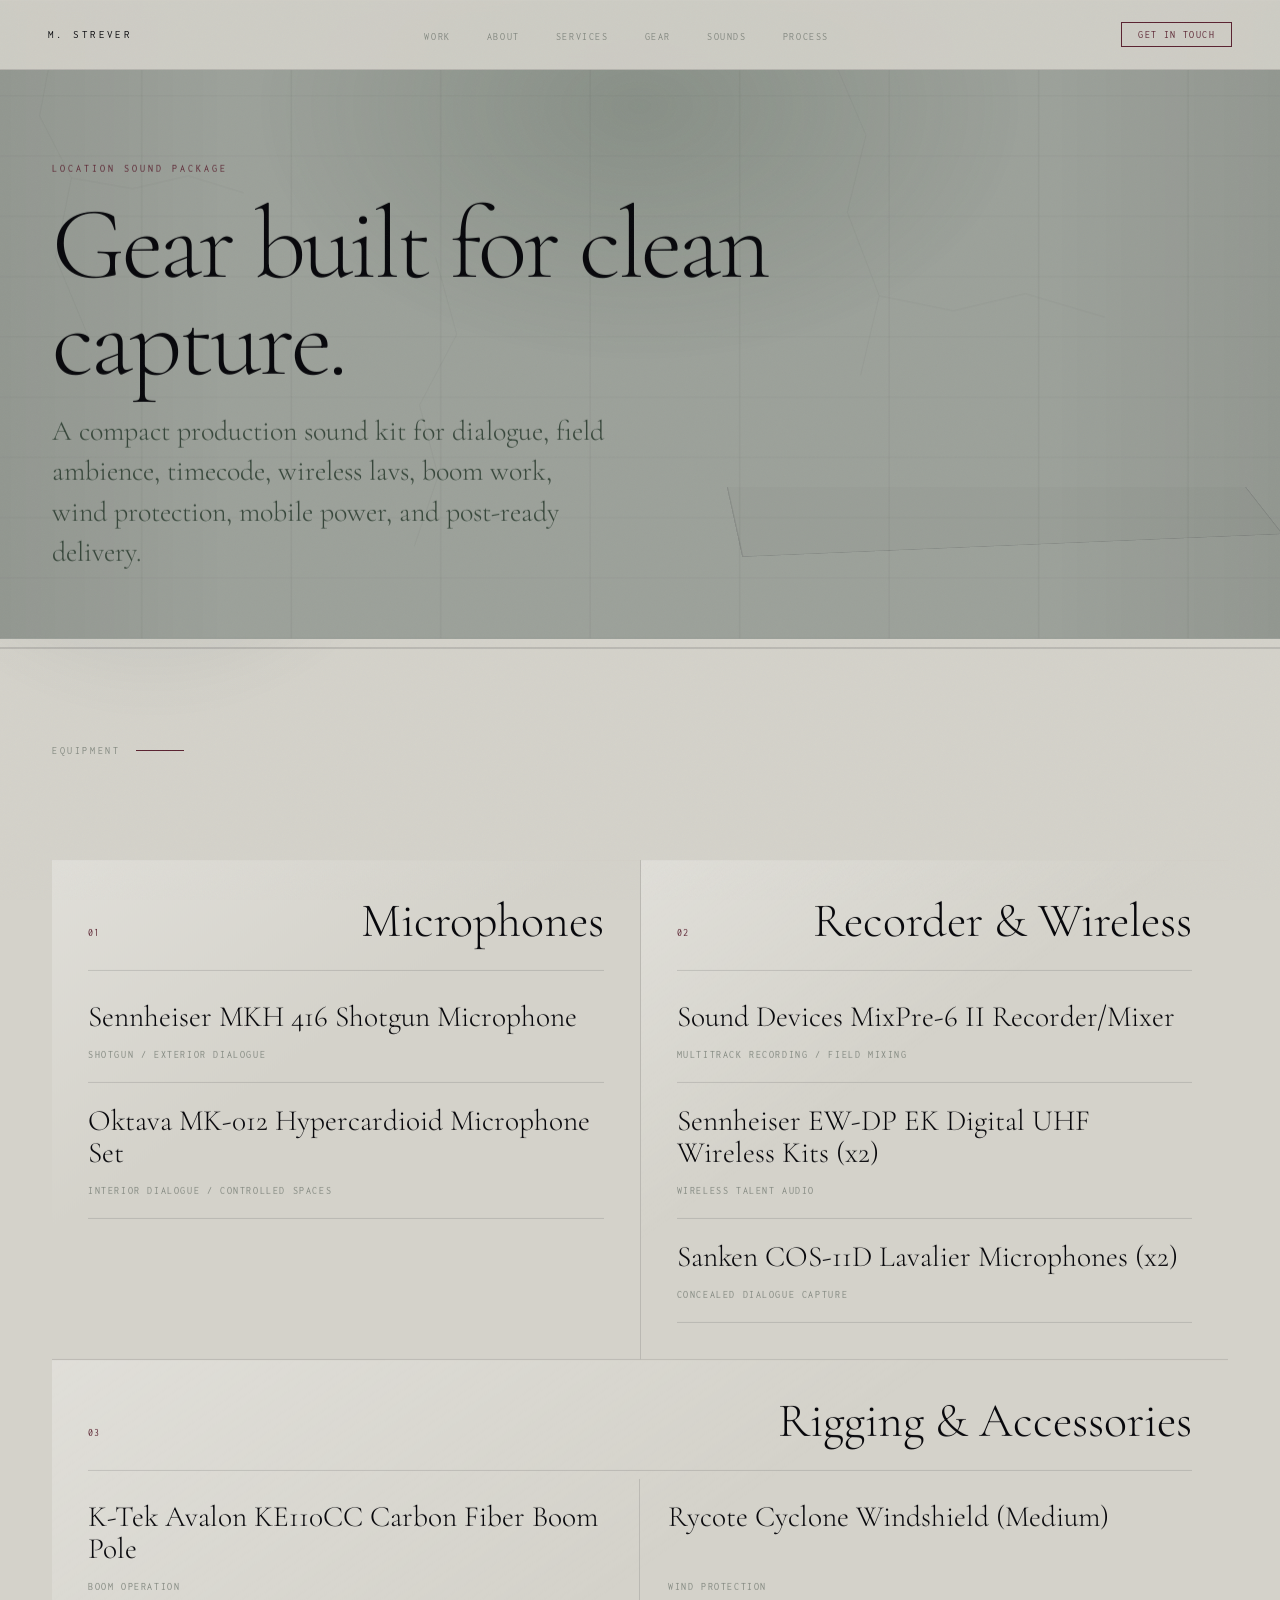
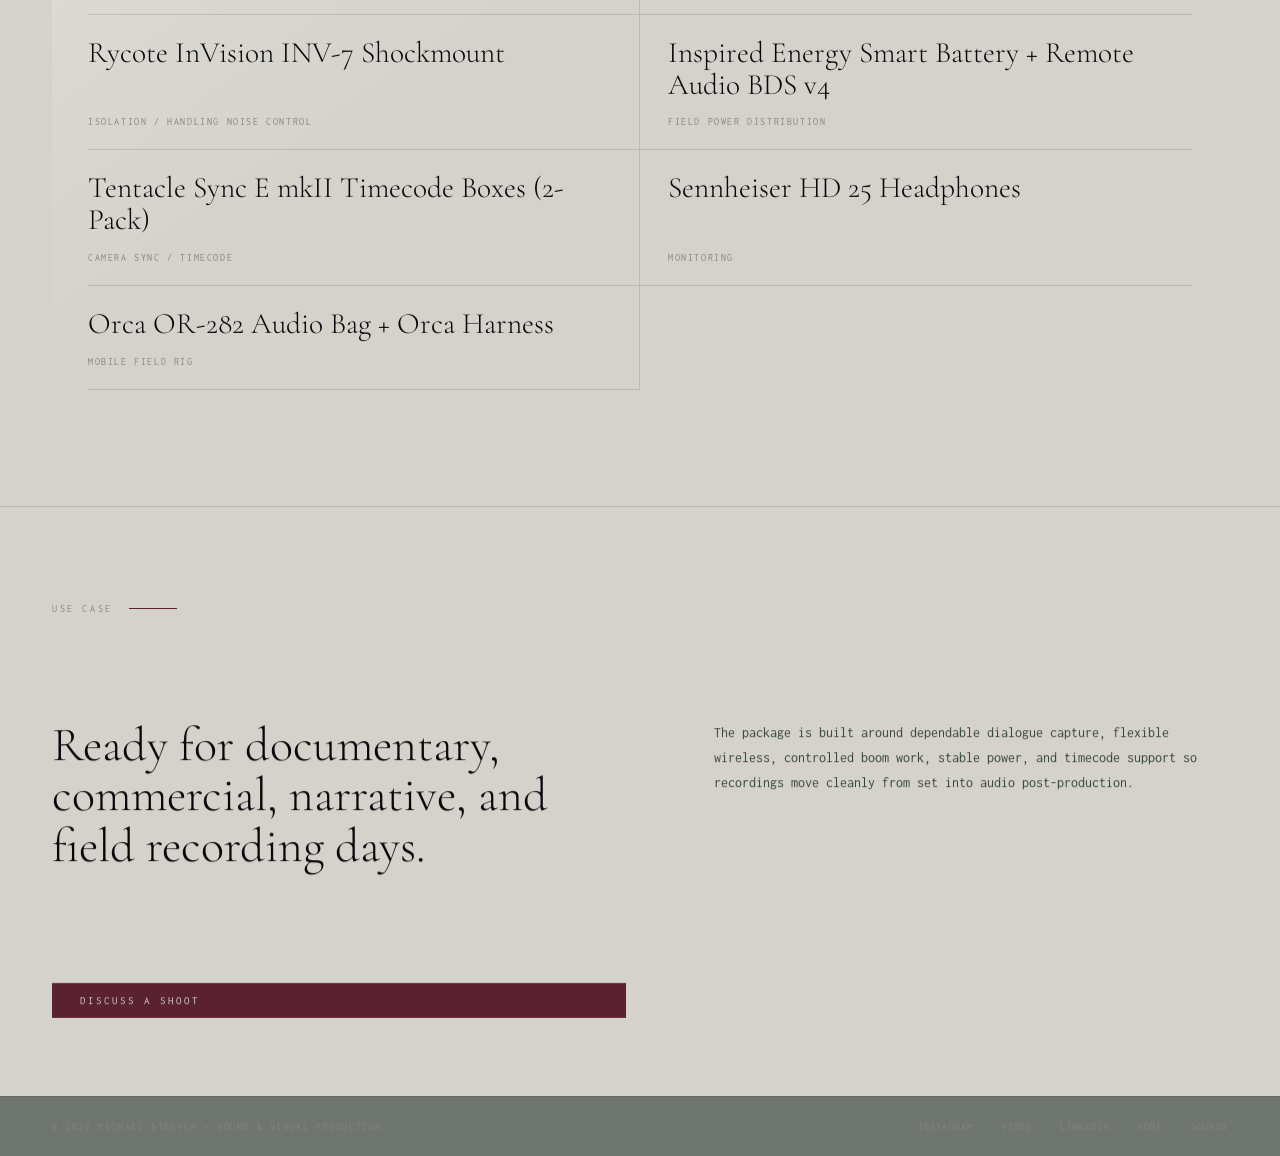
==== commit a2e16f54: "Refine text scale and scroll movement Co-authored-by: mstrever24 <mstrever24@users.noreply.github.co" ====
--- a/gear.html
+++ b/gear.html
@@ -41,7 +41,7 @@
             <path d="M430 520 L448 454 L434 388 L462 322 L446 250" />
           </svg>
         </div>
-        <div class="gear-hero__content reveal">
+        <div class="gear-hero__content reveal" data-scroll-drift="24">
           <p class="hero-eyebrow">Location sound package</p>
           <h1 class="gear-title">Gear built for clean capture.</h1>
           <p class="gear-intro">
@@ -54,7 +54,7 @@
 
       <section class="gear-section">
         <div class="section-label">Equipment</div>
-        <div class="gear-grid reveal">
+        <div class="gear-grid reveal" data-scroll-drift="16">
           <article class="gear-category">
             <div class="gear-category__header">
               <span>01</span>
@@ -134,7 +134,7 @@
 
       <section class="gear-note">
         <div class="section-label">Use case</div>
-        <div class="gear-note__inner reveal">
+        <div class="gear-note__inner reveal" data-scroll-drift="18">
           <h2>Ready for documentary, commercial, narrative, and field recording days.</h2>
           <p>
             The package is built around dependable dialogue capture, flexible
--- a/styles.css
+++ b/styles.css
@@ -7,20 +7,28 @@
 }
 
 :root {
-  --cream: #f0ede6;
-  --cream-mid: #e8e4db;
-  --cream-dark: #dedad1;
-  --cream-deep: #d4cfc5;
-  --wall-left: #cdc8bc;
-  --wall-right: #cdc8bc;
-  --ink: #1e1a15;
-  --ink-mid: #3a342a;
-  --ink-light: #6a6258;
-  --ink-ghost: #9a9488;
-  --maroon: #7a2535;
-  --maroon-dim: #5a1c28;
-  --border: rgba(0, 0, 0, 0.09);
-  --border-soft: rgba(0, 0, 0, 0.05);
+  --cream: #d4d2ca;
+  --cream-mid: #9ca19a;
+  --cream-dark: #6f756f;
+  --cream-deep: #3d453f;
+  --wall-left: #263131;
+  --wall-right: #1d2628;
+  --ink: #07070b;
+  --ink-mid: #10212b;
+  --ink-light: #354539;
+  --ink-ghost: #81877f;
+  --maroon: #5a2230;
+  --maroon-dim: #2a101a;
+  --navy: #102836;
+  --navy-dim: #080d15;
+  --avocado: #304334;
+  --accent-rgb: 90, 34, 48;
+  --navy-rgb: 16, 40, 54;
+  --avocado-rgb: 48, 67, 52;
+  --paper-rgb: 212, 210, 202;
+  --black-rgb: 7, 7, 11;
+  --border: rgba(7, 7, 11, 0.12);
+  --border-soft: rgba(7, 7, 11, 0.07);
   --font-display: "Cormorant Garamond", Georgia, serif;
   --font-mono: "Inconsolata", monospace;
 }
@@ -76,7 +84,7 @@
   justify-content: space-between;
   padding: 22px 48px;
   border-bottom: 0.5px solid var(--border);
-  background: rgba(240, 237, 230, 0.92);
+  background: rgba(var(--paper-rgb), 0.9);
   backdrop-filter: blur(8px);
 }
 
@@ -171,7 +179,7 @@
   left: 0;
   width: 100%;
   height: 38%;
-  background-color: #ede9e1;
+  background-color: #b9bab4;
   background-image:
     repeating-linear-gradient(90deg, rgba(0, 0, 0, 0.04) 0, transparent 1px, transparent 119px, rgba(0, 0, 0, 0.04) 120px),
     repeating-linear-gradient(0deg, rgba(0, 0, 0, 0.025) 0, transparent 1px, transparent 59px, rgba(0, 0, 0, 0.025) 60px);
@@ -236,7 +244,7 @@
   z-index: 3;
   width: 1px;
   height: 46%;
-  background: linear-gradient(to bottom, rgba(160, 140, 80, 0.3), transparent);
+  background: linear-gradient(to bottom, rgba(var(--avocado-rgb), 0.32), transparent);
   transform: translateX(-50%);
 }
 
@@ -247,7 +255,7 @@
   z-index: 3;
   width: 160px;
   height: 12px;
-  background: radial-gradient(ellipse, rgba(160, 140, 80, 0.22) 0%, transparent 70%);
+  background: radial-gradient(ellipse, rgba(var(--avocado-rgb), 0.24) 0%, transparent 70%);
   transform: translateX(-50%);
 }
 
@@ -258,7 +266,7 @@
   z-index: 3;
   width: 280px;
   height: 60px;
-  background: radial-gradient(ellipse, rgba(160, 140, 80, 0.1) 0%, transparent 70%);
+  background: radial-gradient(ellipse, rgba(var(--avocado-rgb), 0.16) 0%, transparent 70%);
   transform: translateX(-50%);
 }
 
@@ -355,10 +363,10 @@
 .hero-name {
   color: var(--ink);
   font-family: var(--font-display);
-  font-size: clamp(60px, 9vw, 110px);
+  font-size: clamp(68px, 10.8vw, 144px);
   font-weight: 300;
-  letter-spacing: -0.02em;
-  line-height: 0.95;
+  letter-spacing: -0.045em;
+  line-height: 0.86;
   text-shadow:
     0 2px 0 rgba(255, 255, 255, 0.5),
     0 6px 24px rgba(0, 0, 0, 0.12);
@@ -376,13 +384,68 @@
 }
 
 .hero-tagline {
-  max-width: 440px;
+  max-width: 520px;
   color: var(--ink-light);
-  font-size: 12px;
+  font-family: var(--font-display);
+  font-size: clamp(18px, 2vw, 28px);
+  font-weight: 300;
   letter-spacing: 0.03em;
-  line-height: 1.85;
+  line-height: 1.42;
   opacity: 0;
   animation: fadeUp 0.9s 1s forwards;
+}
+
+.hero-panels {
+  display: grid;
+  grid-template-columns: repeat(2, minmax(0, 1fr));
+  gap: 1px;
+  width: min(520px, 100%);
+  margin: 32px auto 0;
+  background: var(--border);
+  opacity: 0;
+  animation: fadeUp 0.9s 1.15s forwards;
+}
+
+.hero-panel {
+  display: flex;
+  min-height: 112px;
+  flex-direction: column;
+  justify-content: flex-end;
+  padding: 16px;
+  background: rgba(var(--paper-rgb), 0.62);
+  text-align: left;
+  transition:
+    background 0.25s,
+    transform 0.25s;
+}
+
+.hero-panel:hover,
+.hero-panel:focus-visible {
+  background: rgba(var(--paper-rgb), 0.84);
+  transform: translateY(-2px);
+}
+
+.hero-panel span {
+  color: var(--maroon);
+  font-size: 9px;
+  letter-spacing: 0.16em;
+}
+
+.hero-panel strong {
+  margin-top: 20px;
+  color: var(--ink);
+  font-family: var(--font-display);
+  font-size: clamp(24px, 3vw, 34px);
+  font-weight: 300;
+  line-height: 0.95;
+}
+
+.hero-panel em {
+  color: var(--ink-ghost);
+  font-size: 10px;
+  font-style: normal;
+  letter-spacing: 0.16em;
+  text-transform: uppercase;
 }
 
 .hero-bottom {
@@ -439,7 +502,7 @@
   display: flex;
   align-items: center;
   gap: 16px;
-  margin-bottom: 52px;
+  margin-bottom: clamp(48px, 7vw, 88px);
   color: var(--ink-ghost);
   font-size: 10px;
   letter-spacing: 0.26em;
@@ -456,17 +519,17 @@
 
 .about-grid {
   display: grid;
-  grid-template-columns: minmax(0, 820px);
+  grid-template-columns: minmax(0, 980px);
   align-items: start;
 }
 
 .about-body {
   color: var(--ink-light);
   font-family: var(--font-display);
-  font-size: 18px;
+  font-size: clamp(24px, 3.2vw, 42px);
   font-weight: 300;
-  letter-spacing: 0.01em;
-  line-height: 1.9;
+  letter-spacing: -0.015em;
+  line-height: 1.28;
 }
 
 .about-body p + p {
@@ -486,7 +549,7 @@
 }
 
 .service-card {
-  padding: 36px 28px;
+  padding: clamp(32px, 4vw, 56px) clamp(24px, 3vw, 42px);
   border-right: 0.5px solid var(--border);
   border-bottom: 0.5px solid var(--border);
   transition: background 0.3s;
@@ -508,18 +571,64 @@
 }
 
 .service-title {
-  margin-bottom: 12px;
+  margin-bottom: 18px;
   color: var(--ink);
   font-family: var(--font-display);
-  font-size: 22px;
+  font-size: clamp(30px, 4vw, 54px);
   font-weight: 400;
+  letter-spacing: -0.035em;
+  line-height: 0.96;
   transition: color 0.2s;
 }
 
 .service-desc {
   color: var(--ink-light);
-  font-size: 12px;
-  line-height: 1.75;
+  font-size: 13px;
+  line-height: 1.85;
+}
+
+.service-list {
+  display: grid;
+  gap: 8px;
+  margin: 22px 0 28px;
+  padding: 0;
+  list-style: none;
+}
+
+.service-list li {
+  color: var(--ink-light);
+  font-size: 11px;
+  letter-spacing: 0.08em;
+}
+
+.service-list li::before {
+  content: "+";
+  margin-right: 8px;
+  color: var(--maroon);
+}
+
+.service-link,
+.collab-link {
+  display: inline-flex;
+  align-items: center;
+  justify-content: center;
+  padding: 10px 18px;
+  border: 0.5px solid var(--maroon);
+  color: var(--maroon);
+  font-size: 10px;
+  letter-spacing: 0.16em;
+  text-transform: uppercase;
+  transition:
+    background 0.2s,
+    color 0.2s;
+}
+
+.service-link:hover,
+.service-link:focus-visible,
+.collab-link:hover,
+.collab-link:focus-visible {
+  background: var(--maroon);
+  color: var(--cream);
 }
 
 .work-grid {
@@ -532,14 +641,14 @@
 .work-item {
   position: relative;
   overflow: hidden;
-  padding: 40px 36px;
+  padding: clamp(36px, 4vw, 58px) clamp(28px, 4vw, 52px);
   background: var(--cream);
   cursor: pointer;
   transition: background 0.3s;
 }
 
 .work-item:hover {
-  background: #ece8e0;
+  background: #bfc1ba;
 }
 
 .work-item::after {
@@ -570,11 +679,13 @@
 }
 
 .work-title {
-  margin-bottom: 8px;
+  margin-bottom: 10px;
   color: var(--ink);
   font-family: var(--font-display);
-  font-size: 28px;
+  font-size: clamp(34px, 4.5vw, 62px);
   font-weight: 400;
+  letter-spacing: -0.035em;
+  line-height: 0.96;
 }
 
 .work-client {
@@ -596,7 +707,7 @@
   place-items: center;
   border: 0.5px solid var(--border);
   background:
-    linear-gradient(135deg, rgba(122, 37, 53, 0.08), transparent 34%),
+    linear-gradient(135deg, rgba(var(--accent-rgb), 0.12), transparent 34%),
     repeating-linear-gradient(90deg, rgba(0, 0, 0, 0.035) 0, transparent 1px, transparent 39px, rgba(0, 0, 0, 0.035) 40px),
     repeating-linear-gradient(0deg, rgba(0, 0, 0, 0.025) 0, transparent 1px, transparent 39px, rgba(0, 0, 0, 0.025) 40px),
     var(--cream-mid);
@@ -619,7 +730,7 @@
   bottom: 0;
   left: 50%;
   width: 1px;
-  background: linear-gradient(to bottom, transparent, rgba(122, 37, 53, 0.22), transparent);
+  background: linear-gradient(to bottom, transparent, rgba(var(--accent-rgb), 0.26), transparent);
   transform: translateX(-50%);
 }
 
@@ -701,6 +812,48 @@
   color: var(--ink-ghost);
   font-size: 10px;
   letter-spacing: 0.1em;
+}
+
+.collab-section {
+  background:
+    radial-gradient(circle at 86% 18%, rgba(var(--accent-rgb), 0.12), transparent 18rem),
+    var(--cream-dark);
+}
+
+.collab-inner {
+  display: grid;
+  grid-template-columns: minmax(0, 0.95fr) minmax(20rem, 0.9fr);
+  gap: clamp(40px, 8vw, 96px);
+  align-items: start;
+}
+
+.collab-kicker {
+  margin-bottom: 14px;
+  color: var(--maroon);
+  font-size: 10px;
+  letter-spacing: 0.22em;
+  text-transform: uppercase;
+}
+
+.collab-inner h2 {
+  color: var(--ink);
+  font-family: var(--font-display);
+  font-size: clamp(38px, 6vw, 78px);
+  font-weight: 300;
+  letter-spacing: -0.035em;
+  line-height: 0.98;
+}
+
+.collab-inner p:not(.collab-kicker) {
+  color: var(--ink-light);
+  font-family: var(--font-display);
+  font-size: clamp(18px, 2vw, 26px);
+  font-weight: 300;
+  line-height: 1.5;
+}
+
+.collab-link {
+  margin-top: 28px;
 }
 
 .process-list {
@@ -731,14 +884,16 @@
 .process-title {
   color: var(--ink);
   font-family: var(--font-display);
-  font-size: 22px;
+  font-size: clamp(28px, 3.5vw, 48px);
   font-weight: 400;
+  letter-spacing: -0.03em;
+  line-height: 0.98;
 }
 
 .process-desc {
   color: var(--ink-light);
-  font-size: 12px;
-  line-height: 1.8;
+  font-size: 13px;
+  line-height: 1.85;
 }
 
 .contact-inner {
@@ -751,9 +906,10 @@
 .contact-heading {
   color: var(--ink);
   font-family: var(--font-display);
-  font-size: clamp(36px, 5vw, 64px);
+  font-size: clamp(48px, 7vw, 96px);
   font-weight: 300;
-  line-height: 1.05;
+  letter-spacing: -0.04em;
+  line-height: 0.94;
 }
 
 .contact-heading em {
@@ -875,7 +1031,7 @@
 
 .reveal {
   opacity: 0;
-  transform: translateY(24px);
+  transform: translate3d(0, calc(24px + var(--scroll-drift, 0px)), 0);
   transition:
     opacity 0.8s ease,
     transform 0.8s ease;
@@ -883,12 +1039,21 @@
 
 .reveal.visible {
   opacity: 1;
-  transform: translateY(0);
+  transform: translate3d(0, var(--scroll-drift, 0px), 0);
+}
+
+.scroll-drift {
+  transform: translate3d(0, var(--scroll-drift, 0px), 0);
+  will-change: transform;
+}
+
+[data-scroll-drift] {
+  will-change: transform;
 }
 
 .gear-page {
   background:
-    radial-gradient(circle at 12% 16%, rgba(122, 37, 53, 0.08), transparent 18rem),
+    radial-gradient(circle at 12% 16%, rgba(var(--navy-rgb), 0.14), transparent 18rem),
     var(--cream);
 }
 
@@ -925,7 +1090,7 @@
 .gear-hero__surface::before {
   inset: 0;
   background:
-    radial-gradient(ellipse at 50% 18%, rgba(160, 140, 80, 0.12), transparent 34%),
+    radial-gradient(ellipse at 50% 18%, rgba(var(--avocado-rgb), 0.18), transparent 34%),
     linear-gradient(90deg, rgba(0, 0, 0, 0.1), transparent 24%, transparent 76%, rgba(0, 0, 0, 0.1));
 }
 
@@ -1097,7 +1262,7 @@
 
 .locations-page {
   background:
-    radial-gradient(circle at 84% 12%, rgba(122, 37, 53, 0.09), transparent 18rem),
+    radial-gradient(circle at 84% 12%, rgba(var(--accent-rgb), 0.12), transparent 18rem),
     linear-gradient(180deg, var(--cream), var(--cream-dark));
 }
 
@@ -1117,7 +1282,7 @@
   overflow: hidden;
   background:
     linear-gradient(90deg, rgba(0, 0, 0, 0.1), transparent 24%, transparent 76%, rgba(0, 0, 0, 0.08)),
-    radial-gradient(circle at 50% 52%, rgba(122, 37, 53, 0.08), transparent 21rem),
+    radial-gradient(circle at 50% 52%, rgba(var(--navy-rgb), 0.14), transparent 21rem),
     var(--cream-mid);
 }
 
@@ -1141,7 +1306,7 @@
   top: 50%;
   width: min(58vw, 620px);
   height: min(58vw, 620px);
-  border: 0.5px solid rgba(122, 37, 53, 0.18);
+  border: 0.5px solid rgba(var(--accent-rgb), 0.22);
   border-radius: 50%;
   transform: translate(-50%, -50%);
 }
@@ -1151,7 +1316,7 @@
   left: 8%;
   right: 8%;
   height: 1px;
-  background: linear-gradient(90deg, transparent, rgba(122, 37, 53, 0.22), transparent);
+  background: linear-gradient(90deg, transparent, rgba(var(--accent-rgb), 0.28), transparent);
 }
 
 .field-line--one {
@@ -1173,7 +1338,7 @@
   position: absolute;
   width: 12rem;
   height: 12rem;
-  border: 0.5px solid rgba(122, 37, 53, 0.18);
+  border: 0.5px solid rgba(var(--accent-rgb), 0.22);
   border-radius: 50%;
 }
 
@@ -1252,7 +1417,7 @@
   right: 22px;
   width: 92px;
   height: 92px;
-  border: 0.5px solid rgba(122, 37, 53, 0.18);
+  border: 0.5px solid rgba(var(--accent-rgb), 0.22);
   border-radius: 50%;
 }
 
@@ -1300,7 +1465,7 @@
 .location-media .media-frame {
   min-height: 150px;
   background:
-    radial-gradient(circle at 18% 70%, rgba(122, 37, 53, 0.11), transparent 7rem),
+    radial-gradient(circle at 18% 70%, rgba(var(--avocado-rgb), 0.17), transparent 7rem),
     repeating-linear-gradient(90deg, rgba(0, 0, 0, 0.048) 0, transparent 1px, transparent 28px, rgba(0, 0, 0, 0.048) 29px),
     var(--cream-mid);
 }
@@ -1311,7 +1476,7 @@
   top: 50%;
   width: auto;
   height: 1px;
-  background: linear-gradient(90deg, transparent, rgba(122, 37, 53, 0.32), transparent);
+  background: linear-gradient(90deg, transparent, rgba(var(--accent-rgb), 0.34), transparent);
   transform: translateY(-50%);
 }
 
@@ -1375,7 +1540,8 @@
   }
 
   .about-grid,
-  .contact-inner {
+  .contact-inner,
+  .collab-inner {
     grid-template-columns: 1fr;
     gap: 40px;
   }
@@ -1429,6 +1595,10 @@
     padding: 14px 24px;
   }
 
+  .hero-panels {
+    grid-template-columns: 1fr;
+  }
+
   footer {
     flex-direction: column;
     gap: 12px;
